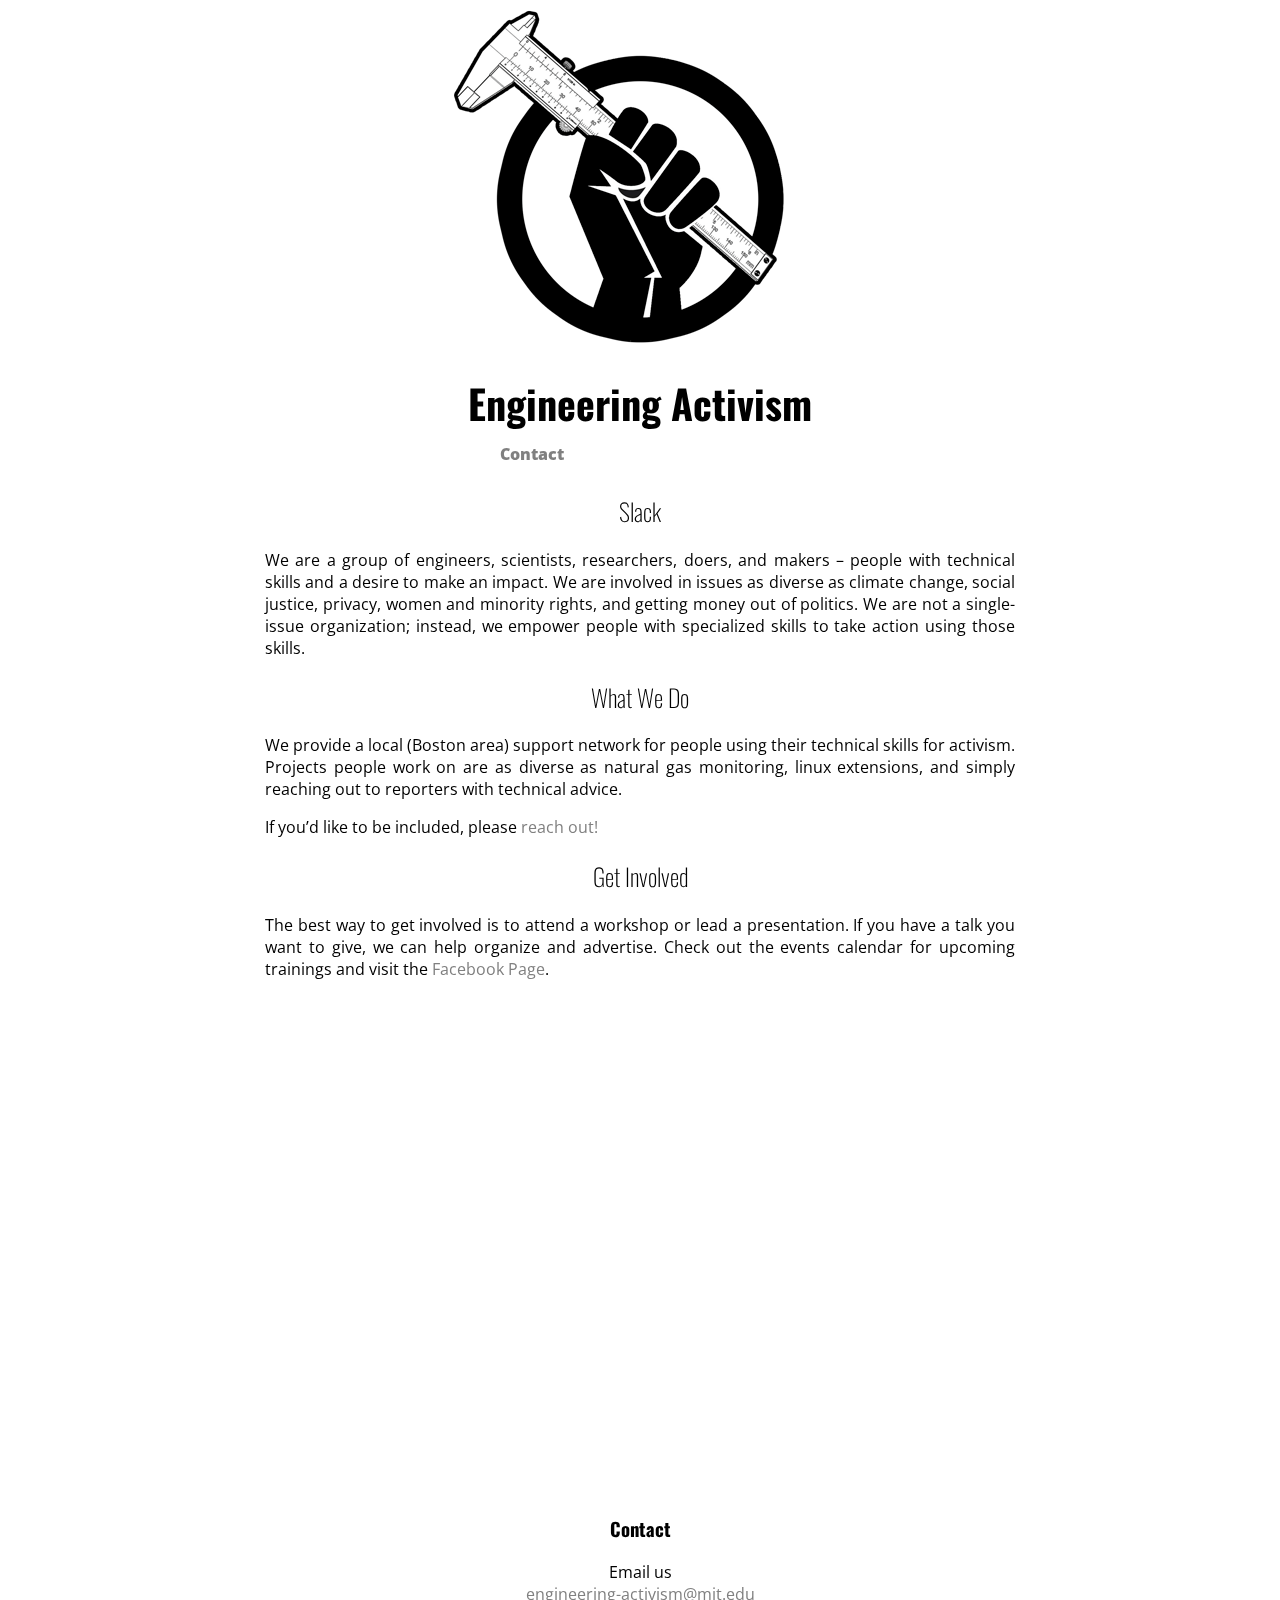
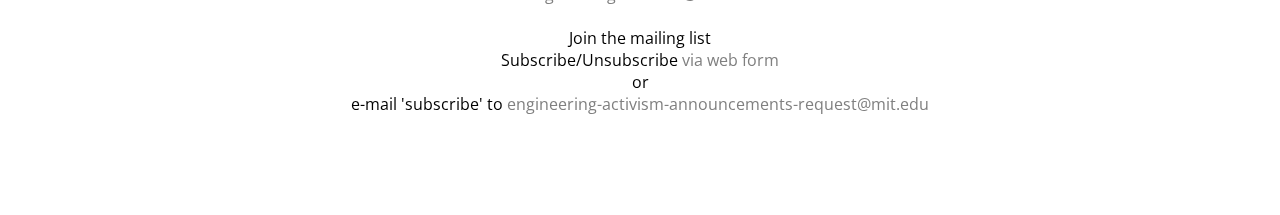
==== onboarding.html @ 23816247 "add demo onboarding doc" ====
<!-- HTML stub that loads ReactJS -->
<head>
    <title>Engineering Activism</title>
    <meta charset="UTF-8">
    <link href="https://fonts.googleapis.com/css?family=Open+Sans|Oswald:light,bold" rel="stylesheet">
    <link rel="stylesheet" type="text/css" href="css/styles.css">
    <script src="js/main.js"></script>
    <link rel="apple-touch-icon" sizes="57x57" href="media/favicon/apple-icon-57x57.png">
    <link rel="apple-touch-icon" sizes="60x60" href="media/favicon/apple-icon-60x60.png">
    <link rel="apple-touch-icon" sizes="72x72" href="media/favicon/apple-icon-72x72.png">
    <link rel="apple-touch-icon" sizes="76x76" href="media/favicon/apple-icon-76x76.png">
    <link rel="apple-touch-icon" sizes="114x114" href="media/favicon/apple-icon-114x114.png">
    <link rel="apple-touch-icon" sizes="120x120" href="media/favicon/apple-icon-120x120.png">
    <link rel="apple-touch-icon" sizes="144x144" href="media/favicon/apple-icon-144x144.png">
    <link rel="apple-touch-icon" sizes="152x152" href="media/favicon/apple-icon-152x152.png">
    <link rel="apple-touch-icon" sizes="180x180" href="media/favicon/apple-icon-180x180.png">
    <link rel="icon" type="image/png" sizes="192x192"  href="media/favicon/android-icon-192x192.png">
    <link rel="icon" type="image/png" sizes="32x32" href="media/favicon/favicon-32x32.png">
    <link rel="icon" type="image/png" sizes="96x96" href="media/favicon/favicon-96x96.png">
    <link rel="icon" type="image/png" sizes="16x16" href="media/favicon/favicon-16x16.png">
    <link rel="manifest" href="media/favicon/manifest.json">
    <meta name="msapplication-TileColor" content="#ffffff">
    <meta name="msapplication-TileImage" content="media/favicon//ms-icon-144x144.png">
    <meta name="theme-color" content="#ffffff">
</head>
<body>
    <section class="content">
        <article class="section">
            <div class="section-content" id="header">
                <img src="media/engineering-activism-title.png"/>
                <h1>Engineering Activism</h1>
                <nav>
                    <ul>
                        <!-- <li><a href="#getinvolved">Get Involved</a></li> -->
                        <li><a href="#getinvolved">Contact</a></li>
                        <!-- <li><a href="#materials">Materials</a></li> -->
                    </ul>
                </nav>
            </div>
        </article>
        <article class="section">
            <div class="section-content" id="whoweare">
                <h2>Slack</h2>
                <p>We are a group of engineers, scientists, researchers, doers, and makers – people with technical skills and a desire to make an impact. We are involved in issues as diverse as climate change, social justice, privacy, women and minority rights, and getting money out of politics. We are not a single-issue organization; instead, we empower people with specialized skills to take action using those skills.
                </p>
            </div>
        </article>
        <article class="section" id="whatwedo">
            <div class="section-content">
                <h2>What We Do</h2>
                <p>We provide a local (Boston area) support network for people using their technical skills for activism. Projects people work on are as diverse as natural gas monitoring, linux extensions, and simply reaching out to reporters with technical advice. </p>
                <p>If you’d like to be included, please <a href="#getinvolved">reach out!</a>
                </p>
            </div>
        </article>
        <article class="section" id="getinvolved">
            <div class="section-content">
                <h2>Get Involved</h2>
                <p>The best way to get involved is to attend a workshop or lead a presentation. If you have a talk you want to give, we can help organize and advertise. Check out the events calendar for upcoming trainings and visit the <a href="https://m.facebook.com/profile.php?id=924957330938295">Facebook Page</a>.
                </p>
                <iframe src="https://calendar.google.com/calendar/embed?showTitle=0&amp;showCalendars=0&amp;height=500&amp;wkst=1&amp;bgcolor=%23ffffff&amp;src=engineering.activism.ma%40gmail.com&amp;color=%231B887A&amp;ctz=America%2FNew_York" style="border-width:0" width="600" height="500" frameborder="0" scrolling="no"></iframe>
                <h3>Contact</h3>
                Email us
                <br/>
                <a href="mailto:engineering-activism@mit.edu">engineering-activism@mit.edu</a>
                <br/><br/>
                Join the mailing list
                <br/>
                Subscribe/Unsubscribe <a href="http://mailman.mit.edu/mailman/listinfo/engineering-activism-announcements">via web form</a><br />or <br />e-mail 'subscribe'  to <a href="mailto:engineering-activism-announcements-request@mit.edu" subject="subscribe" body="subscribe">engineering-activism-announcements-request@mit.edu</a>
            </div>
        </article>
        <article class="section" id="materials">
            <div class="section-content" style="display: none">
                <h2>Materials</h2>
                <div id="react-materials"/>
            </div>
        </article>
    </section>
</body>
---- css/styles.css ----
body {
    margin: 0;
    margin-bottom: 100px;
}

.content {
    text-align: center;
    font-family:'Open Sans', sans-serif;
        margin-left: 0px;
    margin-right: 0px;
}

h1 {
    font-family: 'Oswald', sans-serif;
    font-weight: 900;
    font-size: 40px;
    margin-bottom: 0px;
}


h2 {
    font-family: 'Oswald', sans-serif;
    font-weight: 100;
}


h3 {
    font-family: 'Oswald', sans-serif;
}

li {
    list-style: none;
}

a {
    text-decoration: none;
    color: gray;
}

a:visited {
    color: gray;
}

a:hover{
    color: black;
}

p {
    text-align: justify;
}

nav {
    margin-top: 0px;
    padding-left: 185px;
}
nav ul {
    margin-top: 0px;
    height: 40;
}

nav ul li {
    margin-top: 0px;
    font-weight: 900;
    color: gray;
    float:left;
    padding: 10;
}

nav ul li:hover {
    color: black;
    cursor: pointer;
}

.section {
    margin-left: 0px;
    margin-right: 0px;
    -webkit-transform: translateZ( 0 );
    transform: translateZ( 0 );
    -webkit-transition: -webkit-transform 0.6s ease-in-out;
    transition: transform 0.6s ease-in-out;
    -webkit-backface-visibility: hidden;
}

.section-content {
    margin: auto;
    width: 750px;
    padding-left: 20px;
    padding-right: 20px;
}

a[ id= "contact" ]:target ~ .content article.section {
    -webkit-transform: translateY( 0px);
    transform: translateY( 0px );
}

a[ id= "getinvolved" ]:target ~ .content article.section {
    -webkit-transform: translateY( 0px);
    transform: translateY( 0px );
}

a[ id= "whoweare" ]:target ~ .content article.section {
    -webkit-transform: translateY( 0px);
    transform: translateY( 0px );
}

a[ id= "whatwedo" ]:target ~ .content article.section {
    -webkit-transform: translateY( 0px);
    transform: translateY( 0px );
}

a[ id= "materials" ]:target ~ .content article.section {
    -webkit-transform: translateY( 0px);
    transform: translateY( 0px );
}


.materials {
    text-align: left;
    margin: 0;
    padding: 0;
}


.materials .material-item {
    padding: 15;
    border-bottom: solid gray 1px;
}

.materials .material-item .thumbnail {
    vertical-align: middle;
    width: 80px;
    height: 80px;
    display: inline-block;
    margin-right: 20px;
}

.materials .material-item .thumbnail img {
    width: 80px;
    height: 80px;
}

.materials .material-item .title {
    display: inline-block;
    width: 200px;
}

.materials .material-item .notes {
    vertical-align: top;
    display: inline-block;
    width: 400px;
}
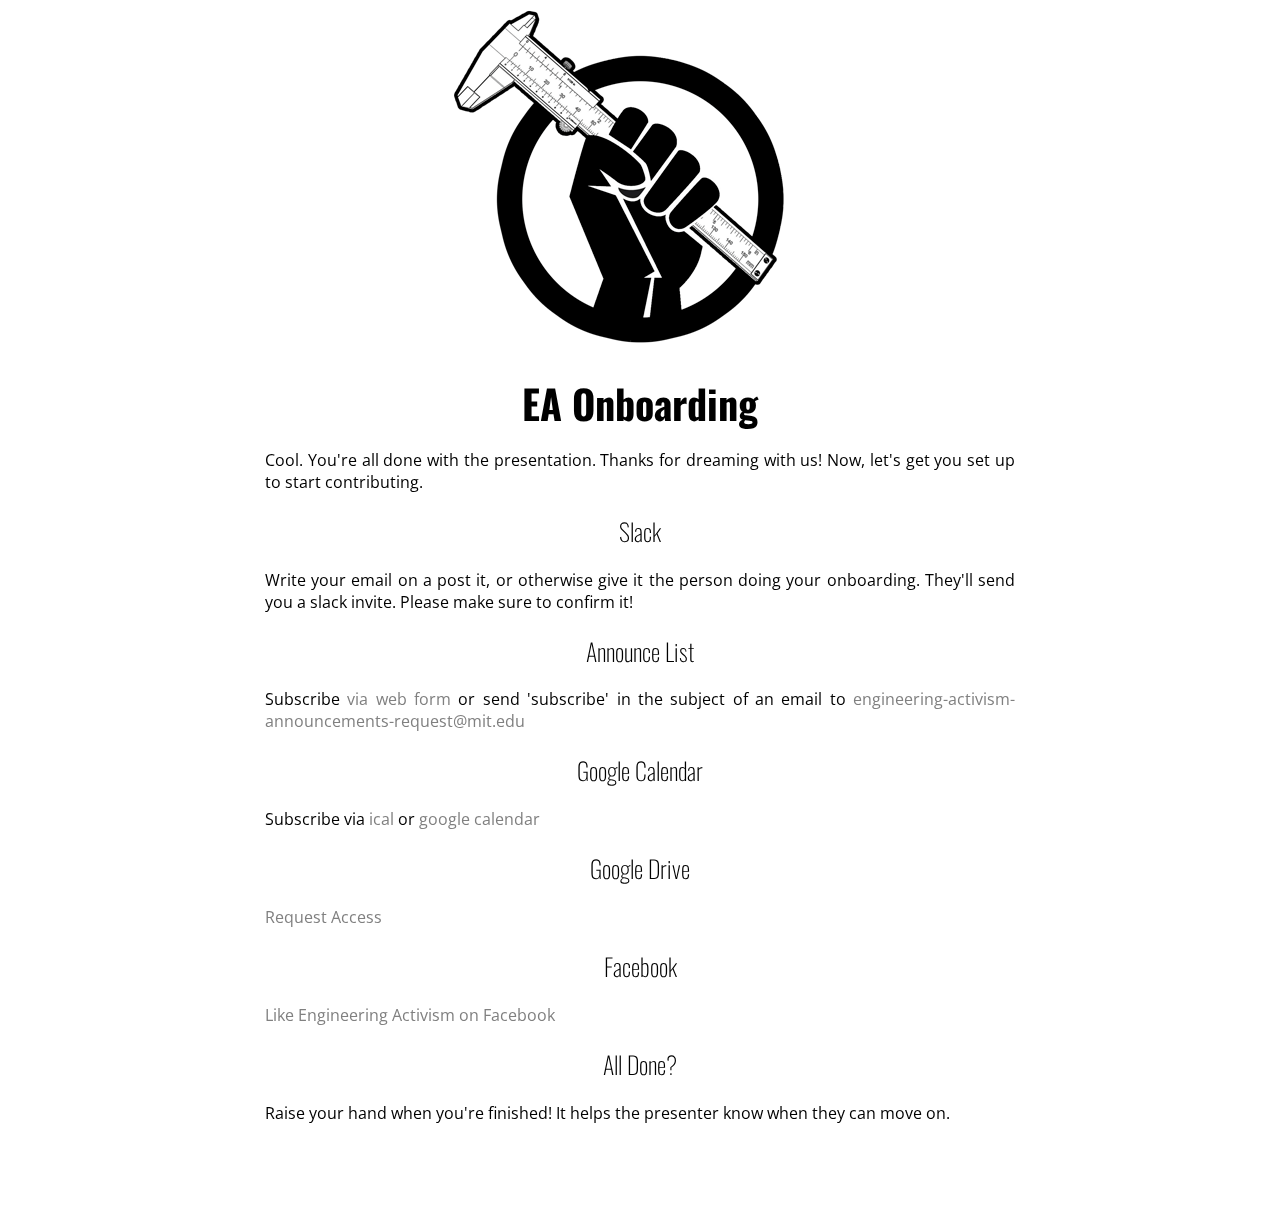
==== commit be1f454e: "add onboarding page" ====
--- a/onboarding.html
+++ b/onboarding.html
@@ -28,51 +28,25 @@
         <article class="section">
             <div class="section-content" id="header">
                 <img src="media/engineering-activism-title.png"/>
-                <h1>Engineering Activism</h1>
-                <nav>
-                    <ul>
-                        <!-- <li><a href="#getinvolved">Get Involved</a></li> -->
-                        <li><a href="#getinvolved">Contact</a></li>
-                        <!-- <li><a href="#materials">Materials</a></li> -->
-                    </ul>
-                </nav>
+                <h1>EA Onboarding</h1>
             </div>
         </article>
         <article class="section">
-            <div class="section-content" id="whoweare">
+            <div class="section-content" id="thingstodo">
+                <p>Cool. You're all done with the presentation. Thanks for dreaming with us! Now, let's get you set up to start contributing.</p>
                 <h2>Slack</h2>
-                <p>We are a group of engineers, scientists, researchers, doers, and makers – people with technical skills and a desire to make an impact. We are involved in issues as diverse as climate change, social justice, privacy, women and minority rights, and getting money out of politics. We are not a single-issue organization; instead, we empower people with specialized skills to take action using those skills.
+                <p>Write your email on a post it, or otherwise give it the person doing your onboarding. They'll send you a slack invite. Please make sure to confirm it!</p>
+                <h2>Announce List</h2>
+                <p>Subscribe <a href="http://mailman.mit.edu/mailman/listinfo/engineering-activism-announcements">via web form</a> or send 'subscribe' in the subject of an email to <a href="mailto:engineering-activism-announcements-request@mit.edu" subject="subscribe">engineering-activism-announcements-request@mit.edu</a>
                 </p>
-            </div>
-        </article>
-        <article class="section" id="whatwedo">
-            <div class="section-content">
-                <h2>What We Do</h2>
-                <p>We provide a local (Boston area) support network for people using their technical skills for activism. Projects people work on are as diverse as natural gas monitoring, linux extensions, and simply reaching out to reporters with technical advice. </p>
-                <p>If you’d like to be included, please <a href="#getinvolved">reach out!</a>
-                </p>
-            </div>
-        </article>
-        <article class="section" id="getinvolved">
-            <div class="section-content">
-                <h2>Get Involved</h2>
-                <p>The best way to get involved is to attend a workshop or lead a presentation. If you have a talk you want to give, we can help organize and advertise. Check out the events calendar for upcoming trainings and visit the <a href="https://m.facebook.com/profile.php?id=924957330938295">Facebook Page</a>.
-                </p>
-                <iframe src="https://calendar.google.com/calendar/embed?showTitle=0&amp;showCalendars=0&amp;height=500&amp;wkst=1&amp;bgcolor=%23ffffff&amp;src=engineering.activism.ma%40gmail.com&amp;color=%231B887A&amp;ctz=America%2FNew_York" style="border-width:0" width="600" height="500" frameborder="0" scrolling="no"></iframe>
-                <h3>Contact</h3>
-                Email us
-                <br/>
-                <a href="mailto:engineering-activism@mit.edu">engineering-activism@mit.edu</a>
-                <br/><br/>
-                Join the mailing list
-                <br/>
-                Subscribe/Unsubscribe <a href="http://mailman.mit.edu/mailman/listinfo/engineering-activism-announcements">via web form</a><br />or <br />e-mail 'subscribe'  to <a href="mailto:engineering-activism-announcements-request@mit.edu" subject="subscribe" body="subscribe">engineering-activism-announcements-request@mit.edu</a>
-            </div>
-        </article>
-        <article class="section" id="materials">
-            <div class="section-content" style="display: none">
-                <h2>Materials</h2>
-                <div id="react-materials"/>
+                <h2>Google Calendar</h2>
+                <p>Subscribe via <a href="https://calendar.google.com/calendar/ical/engineering.activism.ma%40gmail.com/public/basic.ics">ical</a> or <a href="https://calendar.google.com/calendar/embed?src=engineering.activism.ma%40gmail.com&ctz=America/New_York">google calendar</a></p>
+                <h2>Google Drive</h2>
+                <p><a href="https://drive.google.com/drive/folders/0ByuNdtnEoqfmUVpfb094cGRBQWs?usp=sharing">Request Access</a></p>
+                <h2>Facebook</h2>
+                <p><a href="https://www.facebook.com/pg/engineeringactivism">Like Engineering Activism on Facebook</a></p>
+                <h2>All Done?</h2>
+                <p>Raise your hand when you're finished! It helps the presenter know when they can move on.</p>
             </div>
         </article>
     </section>
